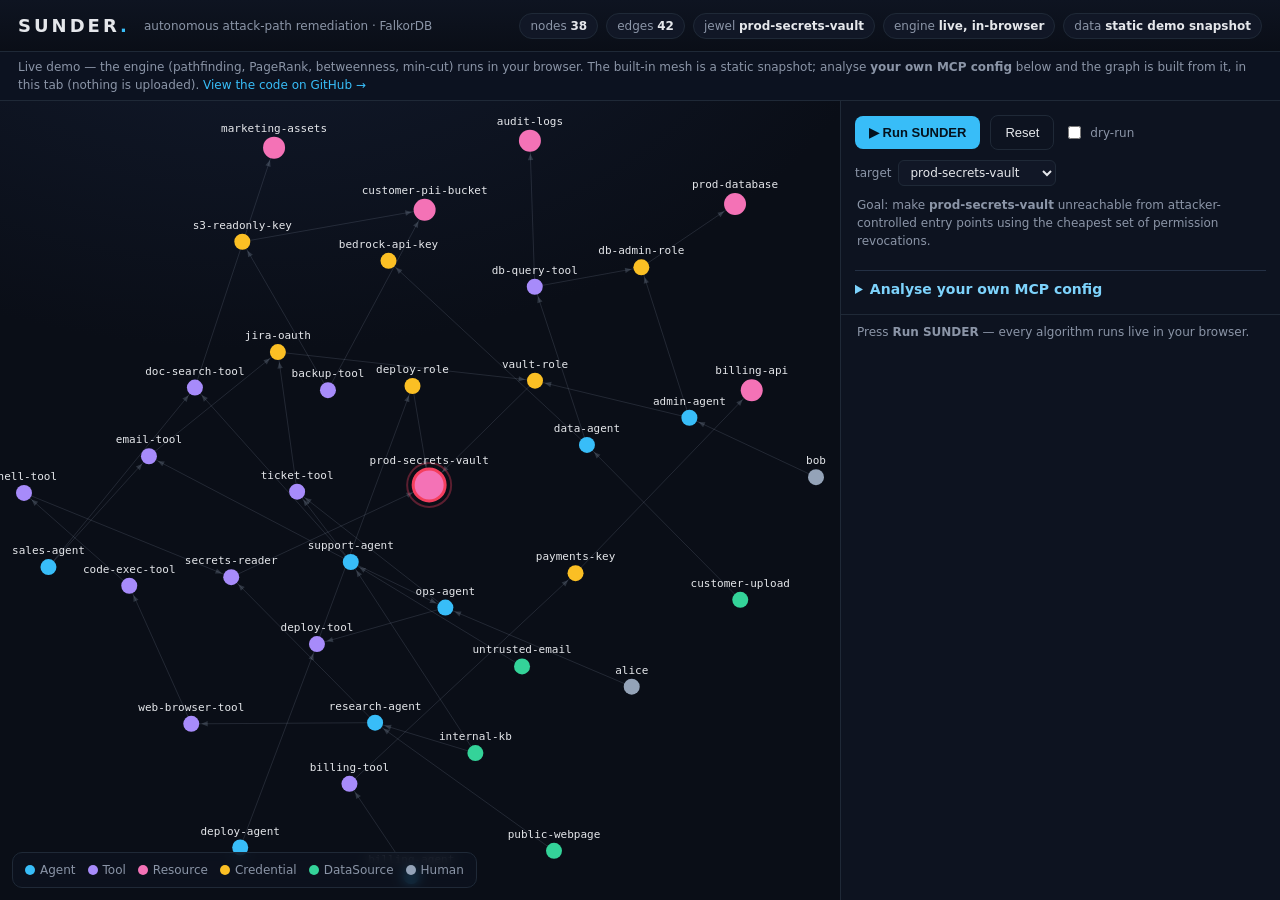
==== docs/index.html @ e933c3e6 "Initial commit: SUNDER graph analyser Co-authored-by: Copilot <223556219+Copilot@users.noreply.githu" ====
<!doctype html>
<html lang="en">
<head>
  <meta charset="utf-8" />
  <meta name="viewport" content="width=device-width, initial-scale=1" />
  <title>SUNDER — live minimum-cut remediation for the AI agent mesh</title>
  <meta name="description" content="SUNDER finds and severs multi-hop privilege-escalation paths in an AI agent mesh using a minimum-cost cut. Runs live in your browser." />
  <link rel="stylesheet" href="style.css" />
</head>
<body>
  <header>
    <h1>SUNDER<span>.</span></h1>
    <span class="tag">autonomous attack-path remediation · FalkorDB</span>
    <div class="chips" id="chips"></div>
  </header>
  <div class="banner">
    Live demo — the engine (pathfinding, PageRank, betweenness, min-cut) runs in your browser. The built-in mesh is a static
    snapshot; analyse <b>your own MCP config</b> below and the graph is built from it, in this tab (nothing is uploaded).
    <a href="https://github.com/vishalbharadwaj-alt/Sunder">View the code on GitHub →</a>
  </div>
  <main>
    <div id="stage">
      <canvas id="graph"></canvas>
      <div id="legend"></div>
    </div>
    <aside>
      <div class="controls">
        <div class="row">
          <button id="run">▶ Run SUNDER</button>
          <button id="seed" class="ghost">Reset</button>
          <label class="ck"><input type="checkbox" id="dry" /> dry-run</label>
        </div>
        <div class="row">
          <label class="ck">target
            <select id="target"></select>
          </label>
        </div>
        <div class="hint" id="goal"></div>
        <details class="own" id="own">
          <summary>Analyse your own MCP config</summary>
          <div class="hint">Drop a <code>claude_desktop_config.json</code> / Cursor / VS Code <code>mcp.json</code>. It is parsed
            in this tab only; secret values are never stored (only a name and a short fingerprint).</div>
          <div class="row"><input type="file" id="files" accept=".json,application/json" multiple /></div>
          <textarea id="paste" rows="4" spellcheck="false" placeholder='or paste JSON: {"mcpServers": {...}}'></textarea>
          <div class="row">
            <input type="text" id="keep" placeholder="servers you must keep (comma-separated)" />
          </div>
          <div class="row">
            <button id="analyse">Build graph from my config</button>
            <button id="sample" class="ghost">Load sample configs</button>
            <button id="demo" class="ghost">Back to demo mesh</button>
          </div>
          <div class="hint" id="ownmsg"></div>
        </details>
      </div>
      <div class="trace" id="trace">
        <div class="hint">Press <b>Run SUNDER</b>. The agent surveys the mesh, enumerates attack paths,
          computes the minimum-cost cut, applies it, and proves the target is sealed — all live.</div>
      </div>
      <div class="report" id="report"></div>
    </aside>
  </main>
  <script src="engine.js?v=3"></script>
  <script src="ingest.js?v=4"></script>
  <script src="agent.js?v=3"></script>
  <script src="app.js?v=4"></script>
</body>
</html>
---- docs/style.css ----
:root {
  --bg: #0a0e17;
  --panel: #111726;
  --panel-2: #0d1320;
  --border: #1f2937;
  --text: #e5e7eb;
  --muted: #8b95a7;
  --accent: #38bdf8;
  --danger: #f43f5e;
  --cut: #f59e0b;
  --ok: #22c55e;
  --agent: #38bdf8;
  --tool: #a78bfa;
  --resource: #f472b6;
  --credential: #fbbf24;
  --datasource: #34d399;
  --human: #94a3b8;
}
* { box-sizing: border-box; }
html, body { margin: 0; height: 100%; }
body {
  background: radial-gradient(1200px 800px at 20% -10%, #131c30 0%, var(--bg) 55%);
  color: var(--text);
  font: 14px/1.5 ui-sans-serif, system-ui, -apple-system, Segoe UI, Roboto, monospace;
  display: flex; flex-direction: column; height: 100vh; overflow: hidden;
}
header {
  display: flex; align-items: center; gap: 14px;
  padding: 12px 18px; border-bottom: 1px solid var(--border);
  background: linear-gradient(180deg, #0e1421, #0a0e17);
}
header h1 { margin: 0; font-size: 18px; letter-spacing: 3px; font-weight: 700; }
header h1 span { color: var(--accent); }
.tag { color: var(--muted); font-size: 12px; }
.chips { display: flex; gap: 8px; margin-left: auto; flex-wrap: wrap; }
.chip {
  background: var(--panel); border: 1px solid var(--border); border-radius: 999px;
  padding: 3px 10px; font-size: 12px; color: var(--muted);
}
.chip b { color: var(--text); font-weight: 600; }
.banner {
  padding: 6px 18px; font-size: 12px; color: var(--muted);
  background: #0c1220; border-bottom: 1px solid var(--border);
}
.banner a { color: var(--accent); text-decoration: none; }
.main { }
main { flex: 1; display: flex; min-height: 0; }
#stage { flex: 1; position: relative; min-width: 0; }
#graph { width: 100%; height: 100%; display: block; }
#legend {
  position: absolute; left: 12px; bottom: 12px; display: flex; gap: 12px;
  background: rgba(13,19,32,.8); border: 1px solid var(--border);
  border-radius: 10px; padding: 8px 12px; font-size: 12px; color: var(--muted);
  backdrop-filter: blur(6px);
}
#legend i { display: inline-block; width: 10px; height: 10px; border-radius: 50%; margin-right: 5px; vertical-align: -1px; }
aside {
  width: 440px; border-left: 1px solid var(--border); background: var(--panel-2);
  display: flex; flex-direction: column; min-height: 0;
}
.controls { padding: 14px; border-bottom: 1px solid var(--border); display: flex; flex-direction: column; gap: 10px; }
.row { display: flex; align-items: center; gap: 10px; }
button {
  background: var(--accent); color: #04121e; border: 0; border-radius: 8px;
  padding: 9px 14px; font-weight: 700; cursor: pointer; font-size: 13px;
}
button:disabled { opacity: .5; cursor: default; }
button.ghost { background: transparent; border: 1px solid var(--border); color: var(--text); font-weight: 500; }
label.ck { color: var(--muted); font-size: 12px; display: flex; align-items: center; gap: 6px; }
select {
  background: var(--panel); color: var(--text); border: 1px solid var(--border);
  border-radius: 6px; padding: 4px 8px; font-size: 12px; font-family: inherit;
}
.trace { flex: 1; overflow-y: auto; padding: 8px 14px 20px; }
.step { border-left: 2px solid var(--border); padding: 8px 0 8px 12px; margin: 6px 0; }
.step.active { border-color: var(--accent); }
.step.ok { border-color: var(--ok); }
.step.fail { border-color: var(--danger); }
.step .t { font-size: 12px; color: var(--accent); font-weight: 700; }
.step .n { color: var(--muted); float: right; font-size: 11px; }
.step .why { color: var(--muted); font-size: 12px; margin: 3px 0; }
.step .out { font-size: 12px; }
.report {
  margin: 10px 14px; padding: 12px; border: 1px solid var(--border); border-radius: 10px;
  background: var(--panel); white-space: pre-wrap; font-size: 12.5px; display: none;
}
.report.show { display: block; }
.report h3 { margin: 0 0 8px; font-size: 13px; letter-spacing: 1px; color: var(--accent); }
.badge { display: inline-block; padding: 1px 7px; border-radius: 6px; font-size: 11px; font-weight: 700; }
.badge.ok { background: rgba(34,197,94,.15); color: var(--ok); }
.badge.warn { background: rgba(245,158,11,.15); color: var(--cut); }
.badge.bad { background: rgba(244,63,94,.15); color: var(--danger); }
.hint { color: var(--muted); font-size: 12px; padding: 0 2px; }
@media (max-width: 820px) {
  main { flex-direction: column; }
  aside { width: auto; border-left: 0; border-top: 1px solid var(--border); height: 55%; }
}

/* analyse-your-own-config panel */
.own { margin-top: 10px; border-top: 1px solid #243044; padding-top: 8px; }
.own summary { cursor: pointer; font-weight: 600; color: #7dd3fc; }
.own textarea, .own input[type=text] { width: 100%; box-sizing: border-box; background: #0b1220; color: #e2e8f0;
  border: 1px solid #243044; border-radius: 6px; padding: 6px 8px; font: 12px ui-monospace, monospace; margin-top: 6px; }
.own .row { flex-wrap: wrap; gap: 6px; margin-top: 6px; }
.own code { background: #0b1220; padding: 0 4px; border-radius: 3px; }
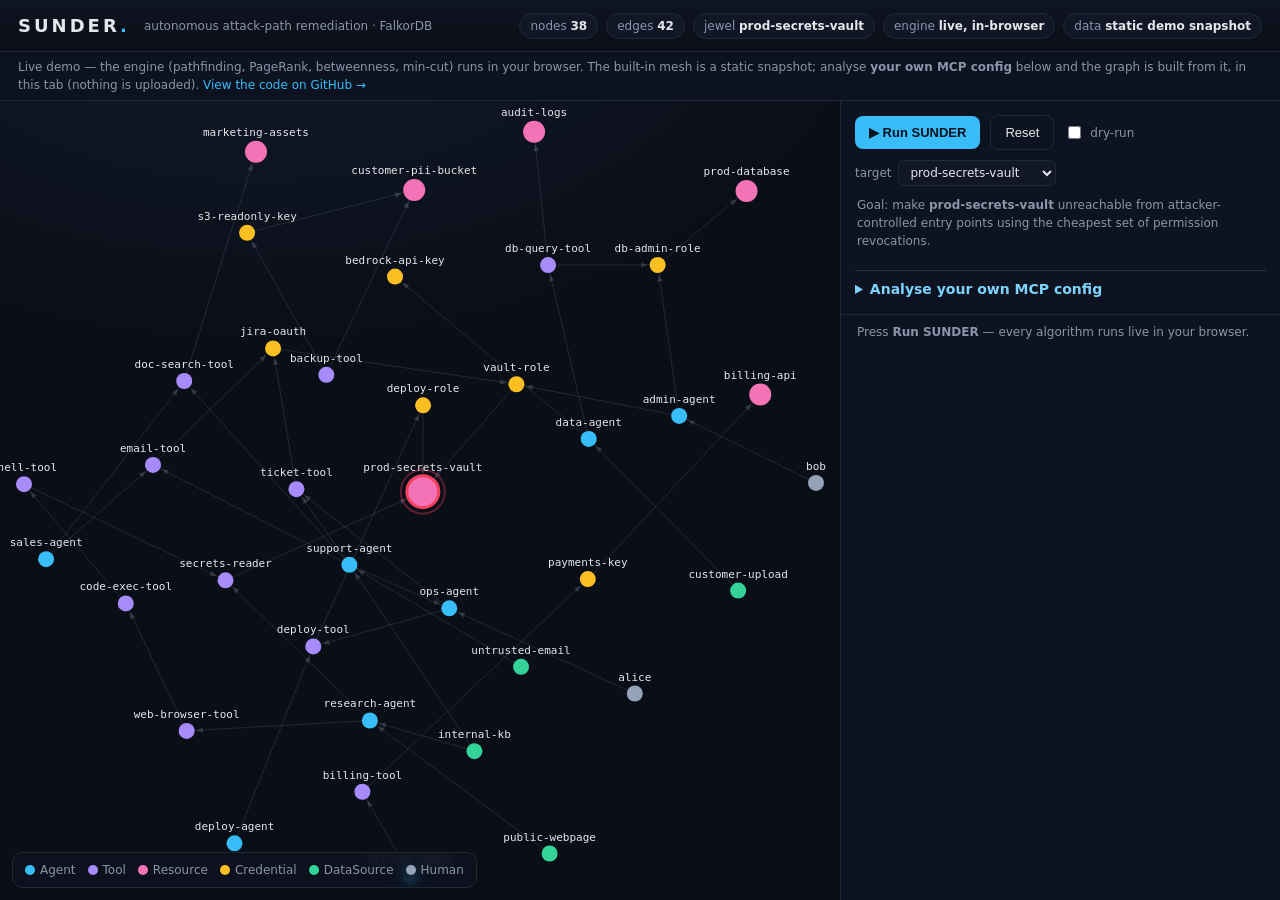
==== commit 0109cbc0: "Fix demo source repository link Co-authored-by: Copilot <223556219+Copilot@users.noreply.github.com>" ====
--- a/docs/index.html
+++ b/docs/index.html
@@ -16,7 +16,7 @@
   <div class="banner">
     Live demo — the engine (pathfinding, PageRank, betweenness, min-cut) runs in your browser. The built-in mesh is a static
     snapshot; analyse <b>your own MCP config</b> below and the graph is built from it, in this tab (nothing is uploaded).
-    <a href="https://github.com/vishalbharadwaj-alt/Sunder">View the code on GitHub →</a>
+    <a href="https://github.com/vishalbharadwaj-alt/sunder-graph-analyser">View the code on GitHub →</a>
   </div>
   <main>
     <div id="stage">
